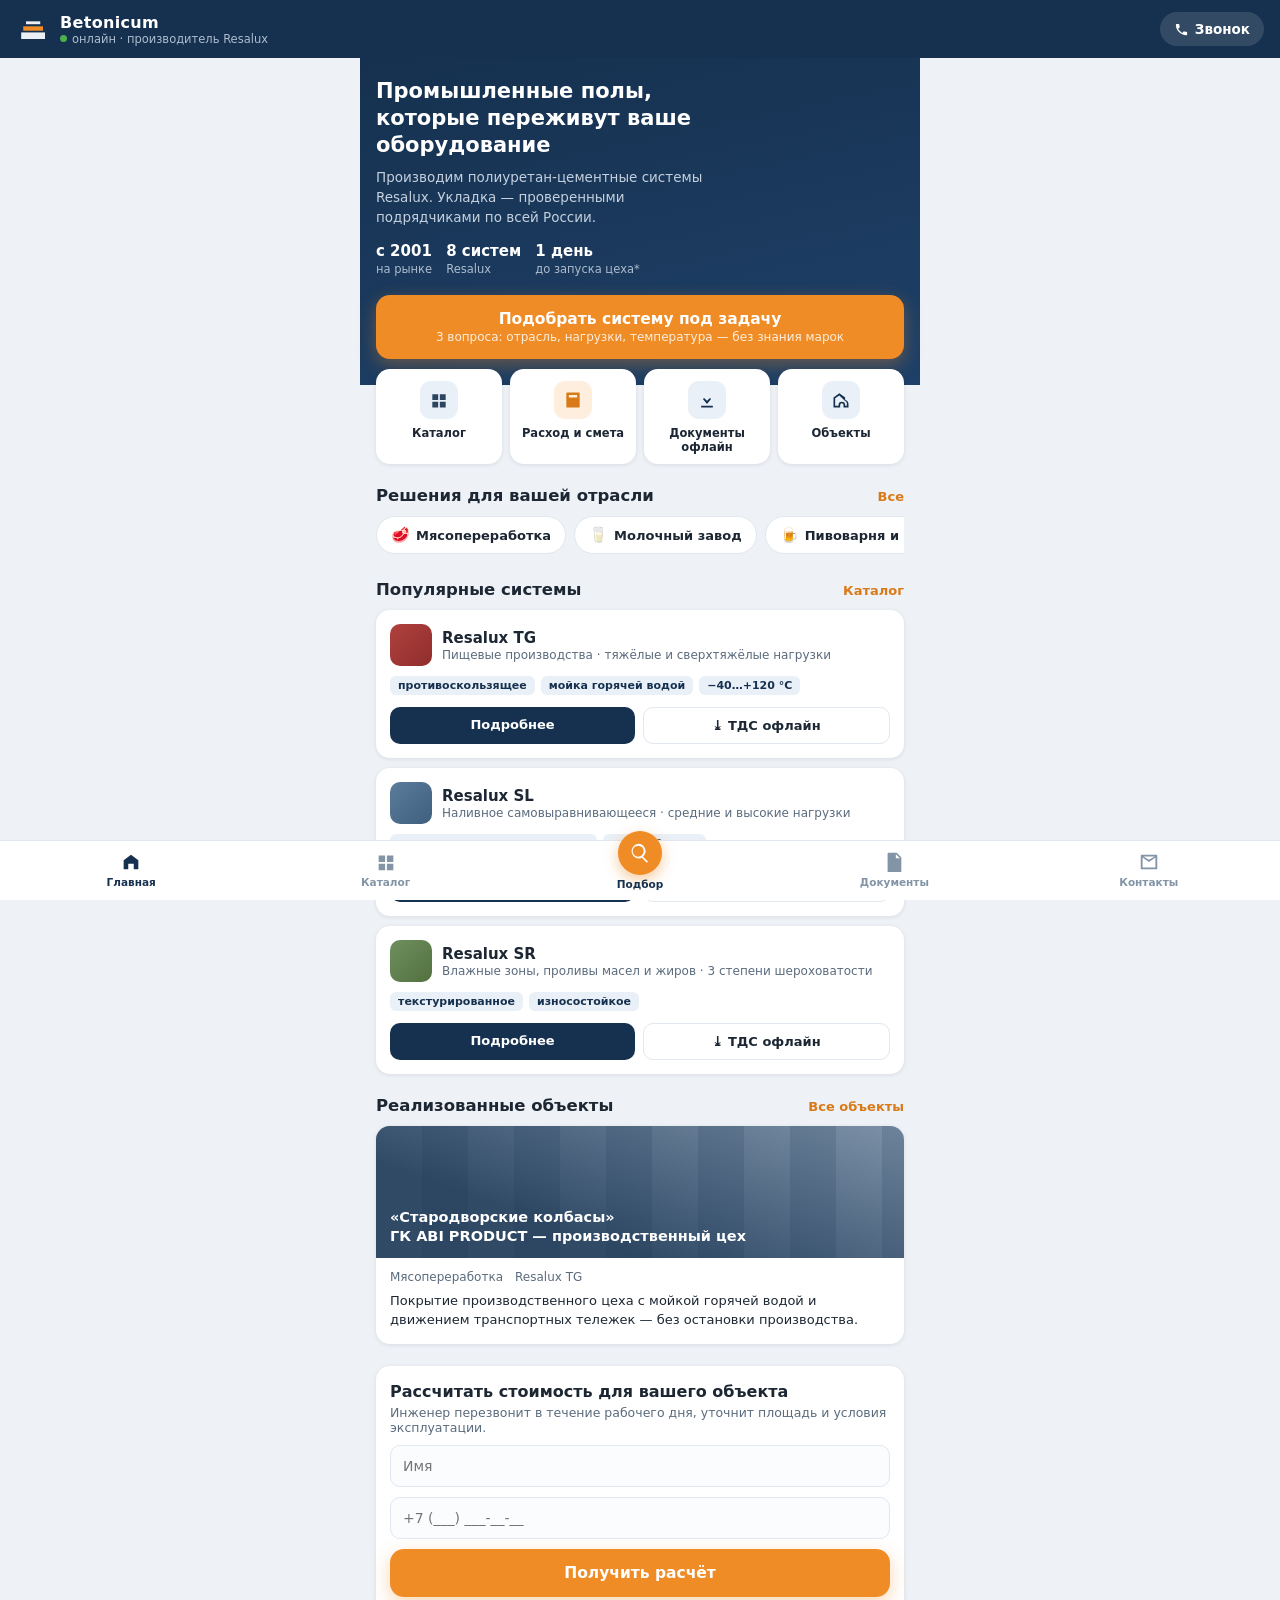
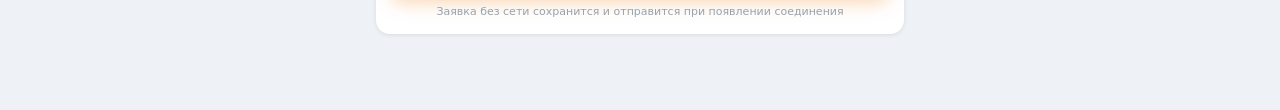
==== index.html @ 62a54a6d "Publish prototype via GitHub Pages - Add Pages deploy workflow (deploys repo as static site, auto-en" ====
<!DOCTYPE html>
<!-- Демо-редирект для GitHub Pages: корень репозитория → прототип первого экрана PWA -->
<html lang="ru">
<head>
<meta charset="utf-8">
<meta http-equiv="refresh" content="0; url=pwa/app/">
<title>Betonicum — прототип PWA</title>
</head>
<body>
<p><a href="pwa/app/">Открыть прототип первого экрана PWA Betonicum</a></p>
</body>
</html>
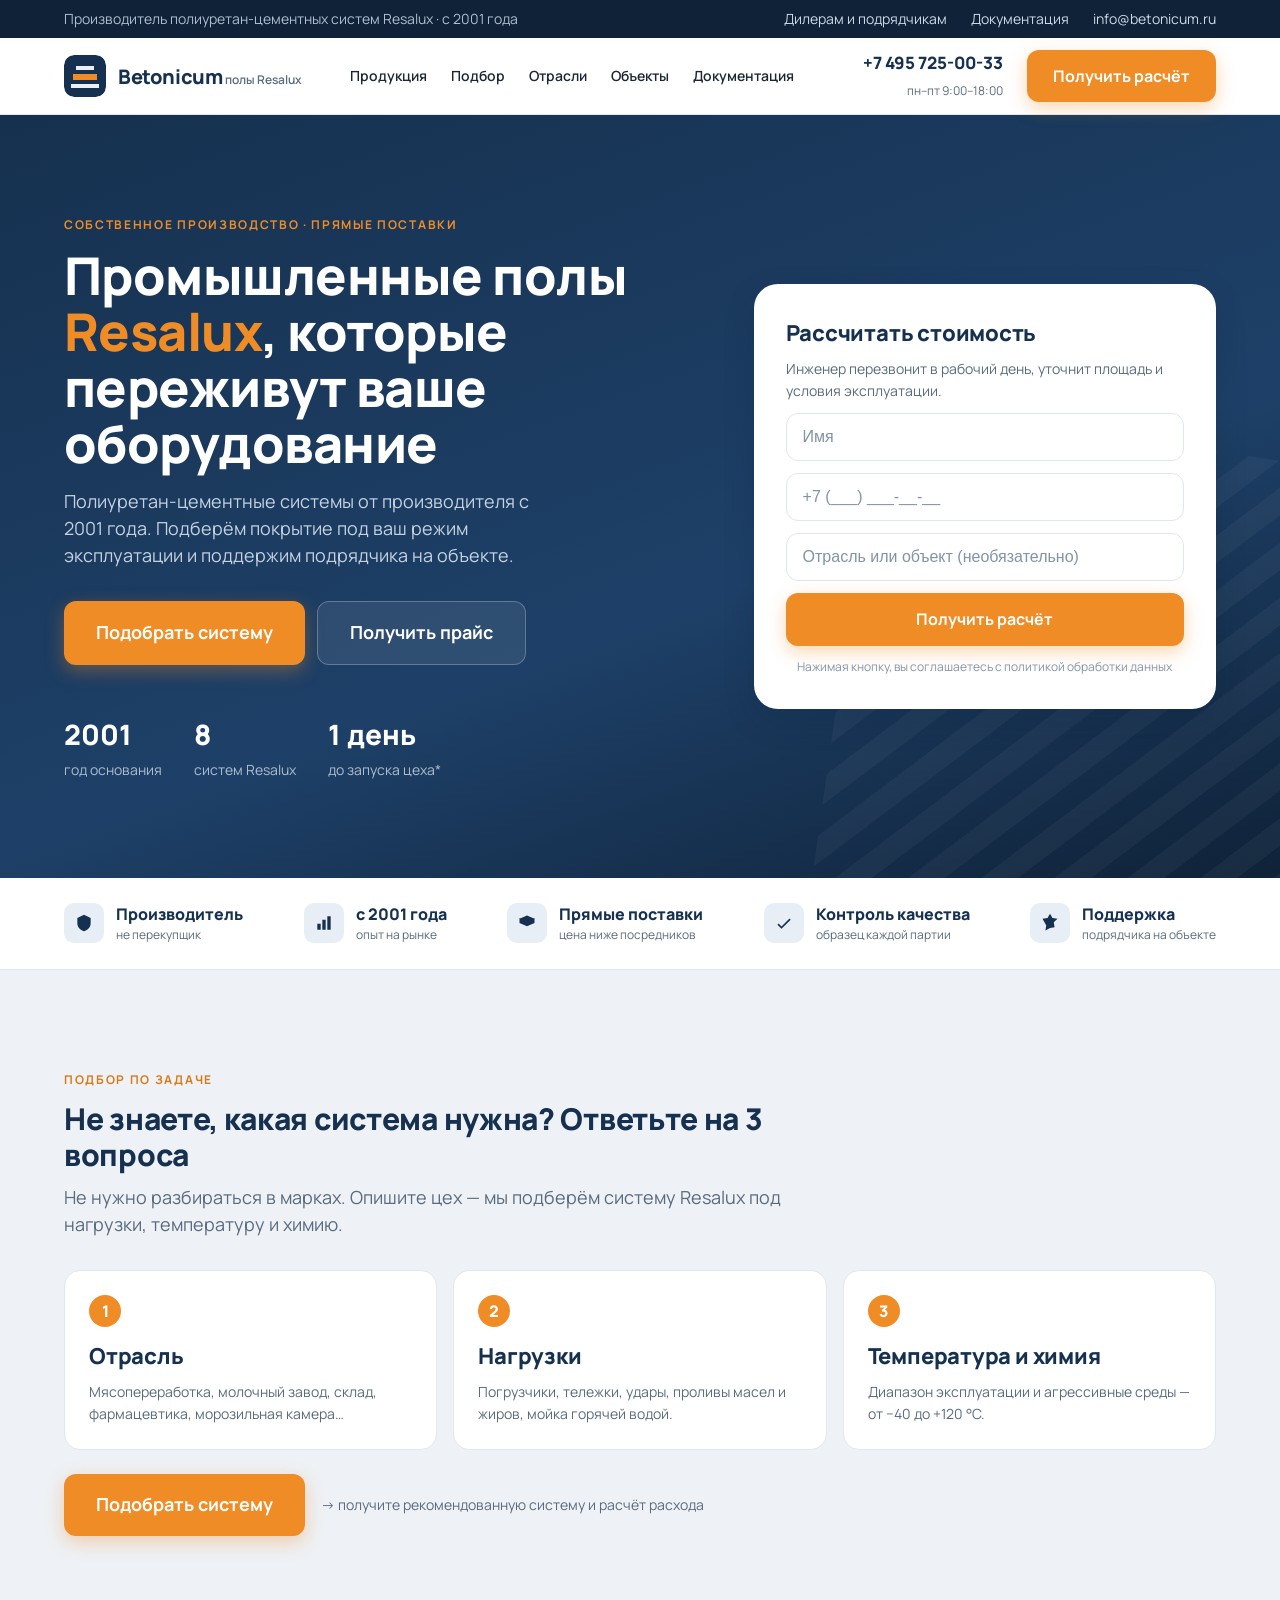
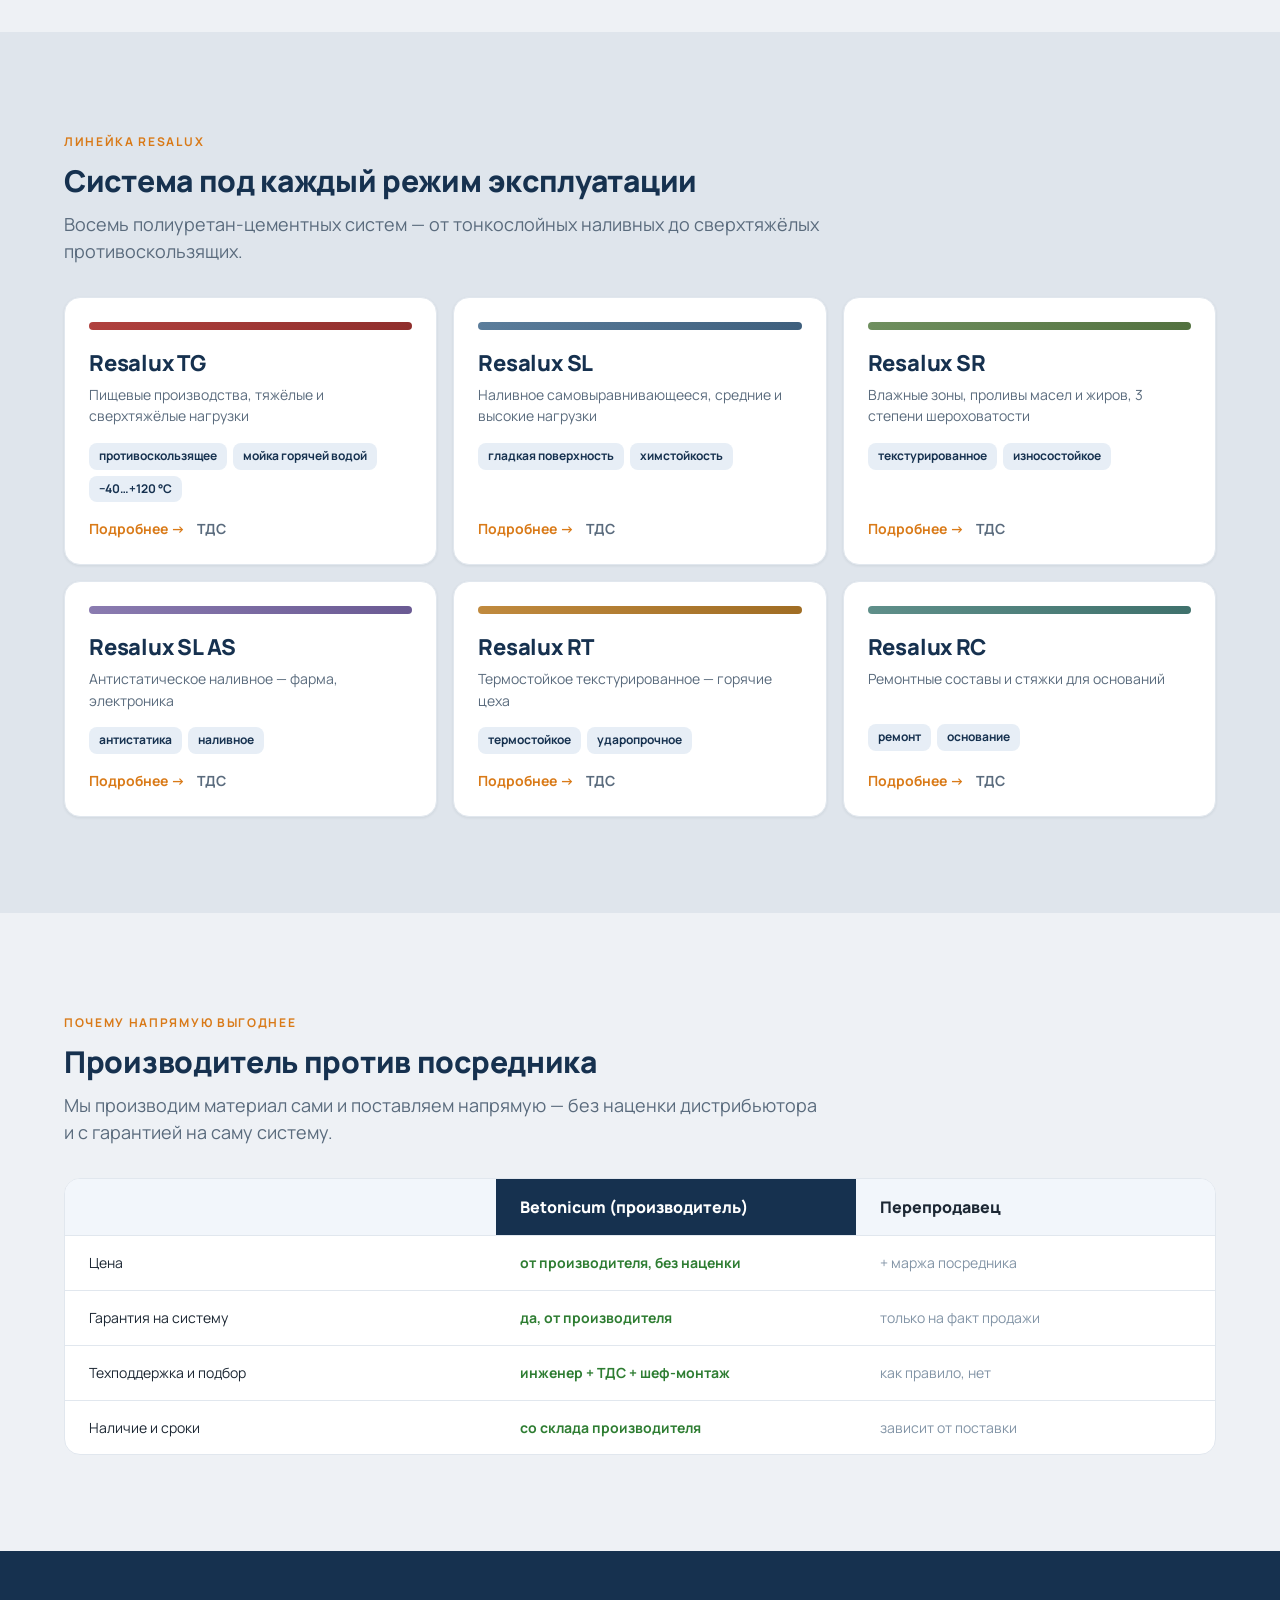
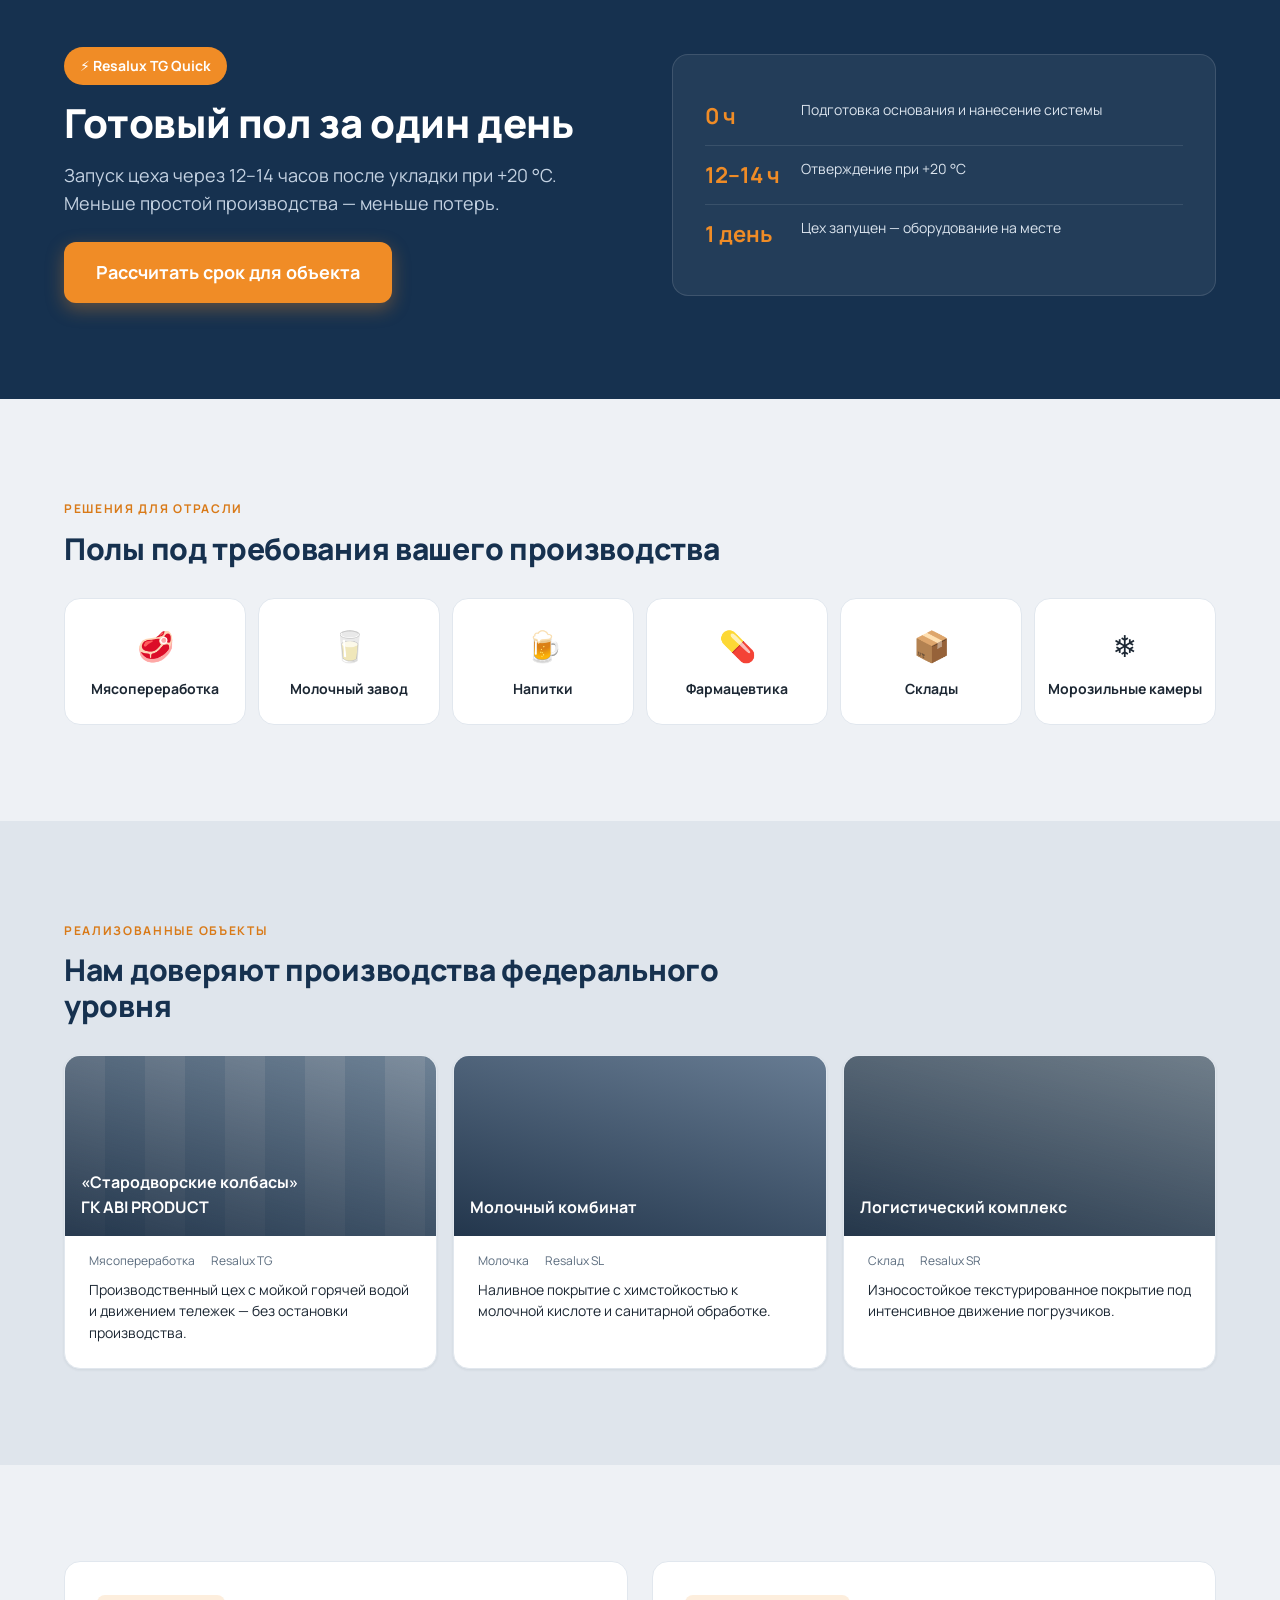
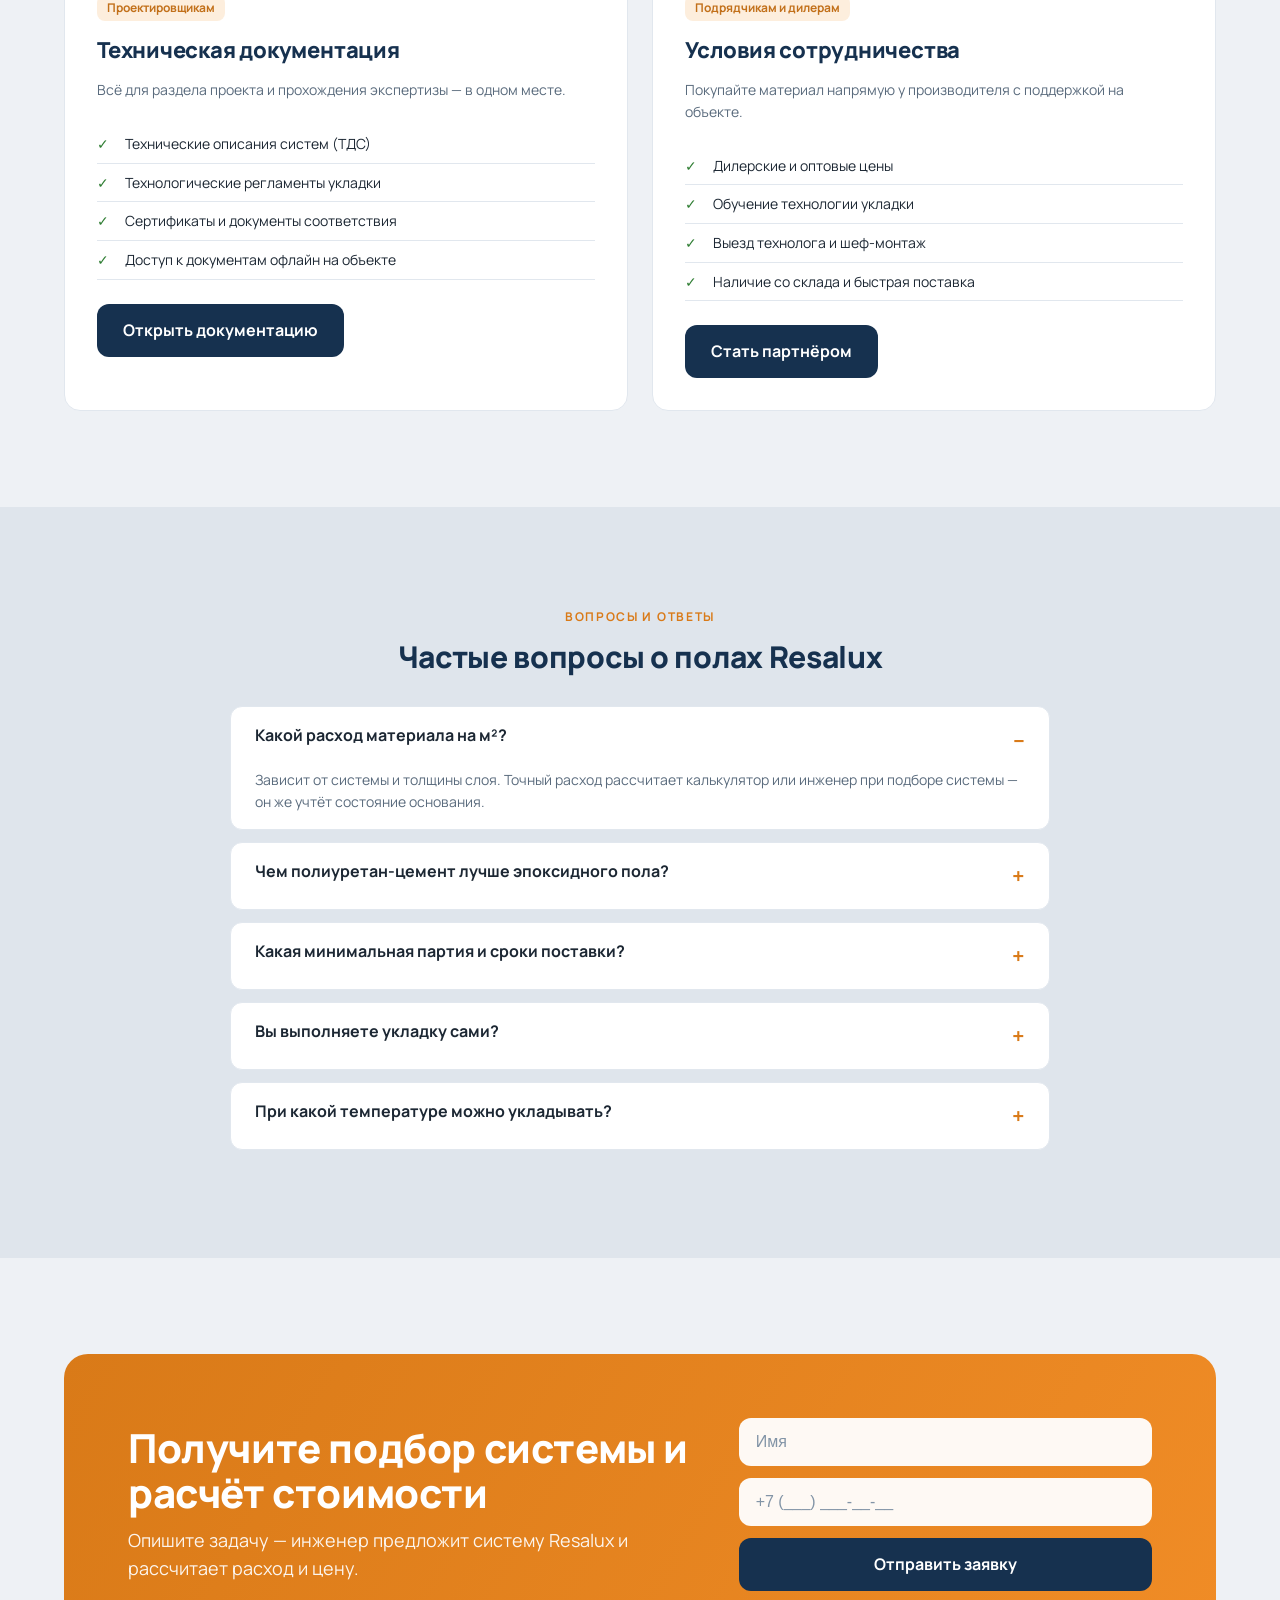
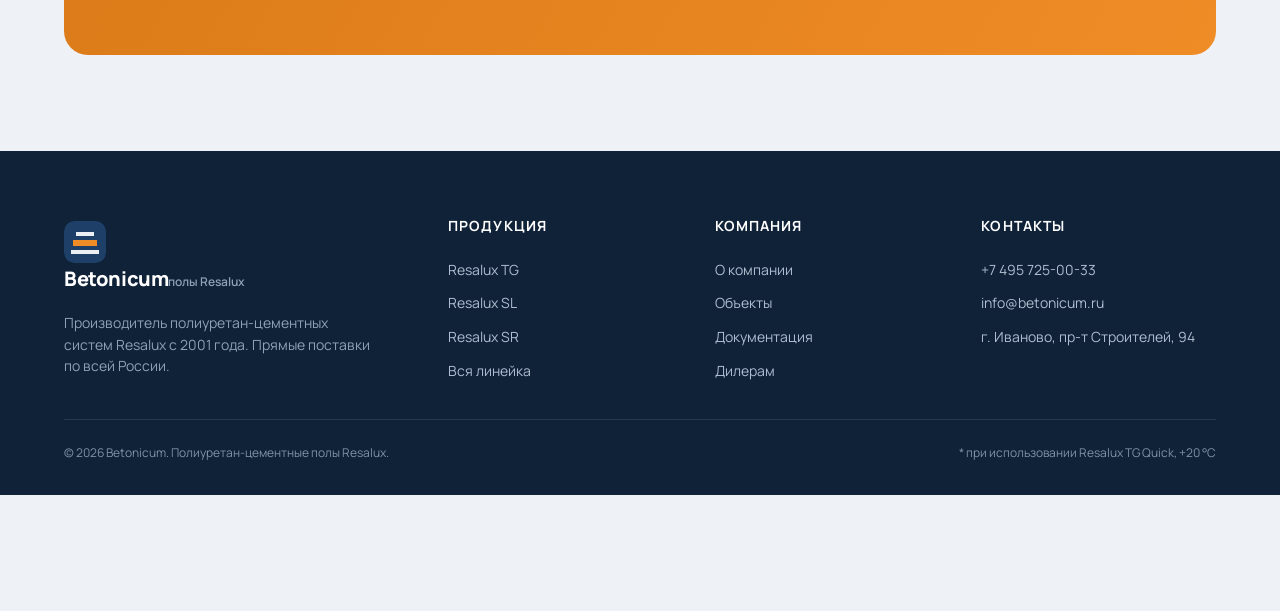
==== commit 44ae6495: "Point demo root to the full homepage (site/) https://claude.ai/code/session_019mAFDuJUcPyZ8PpBCTqChx" ====
--- a/index.html
+++ b/index.html
@@ -1,12 +1,14 @@
 <!DOCTYPE html>
-<!-- Демо-редирект для GitHub Pages: корень репозитория → прототип первого экрана PWA -->
+<!-- Корень демо-хостинга → полноценная первая страница сайта (site/).
+     Прототип первого экрана PWA доступен отдельно по адресу pwa/app/. -->
 <html lang="ru">
 <head>
 <meta charset="utf-8">
-<meta http-equiv="refresh" content="0; url=pwa/app/">
-<title>Betonicum — прототип PWA</title>
+<meta http-equiv="refresh" content="0; url=site/">
+<title>Betonicum — демо первой страницы</title>
 </head>
 <body>
-<p><a href="pwa/app/">Открыть прототип первого экрана PWA Betonicum</a></p>
+<p><a href="site/">Открыть первую страницу сайта Betonicum</a> ·
+   <a href="pwa/app/">мобильный прототип (PWA)</a></p>
 </body>
 </html>
